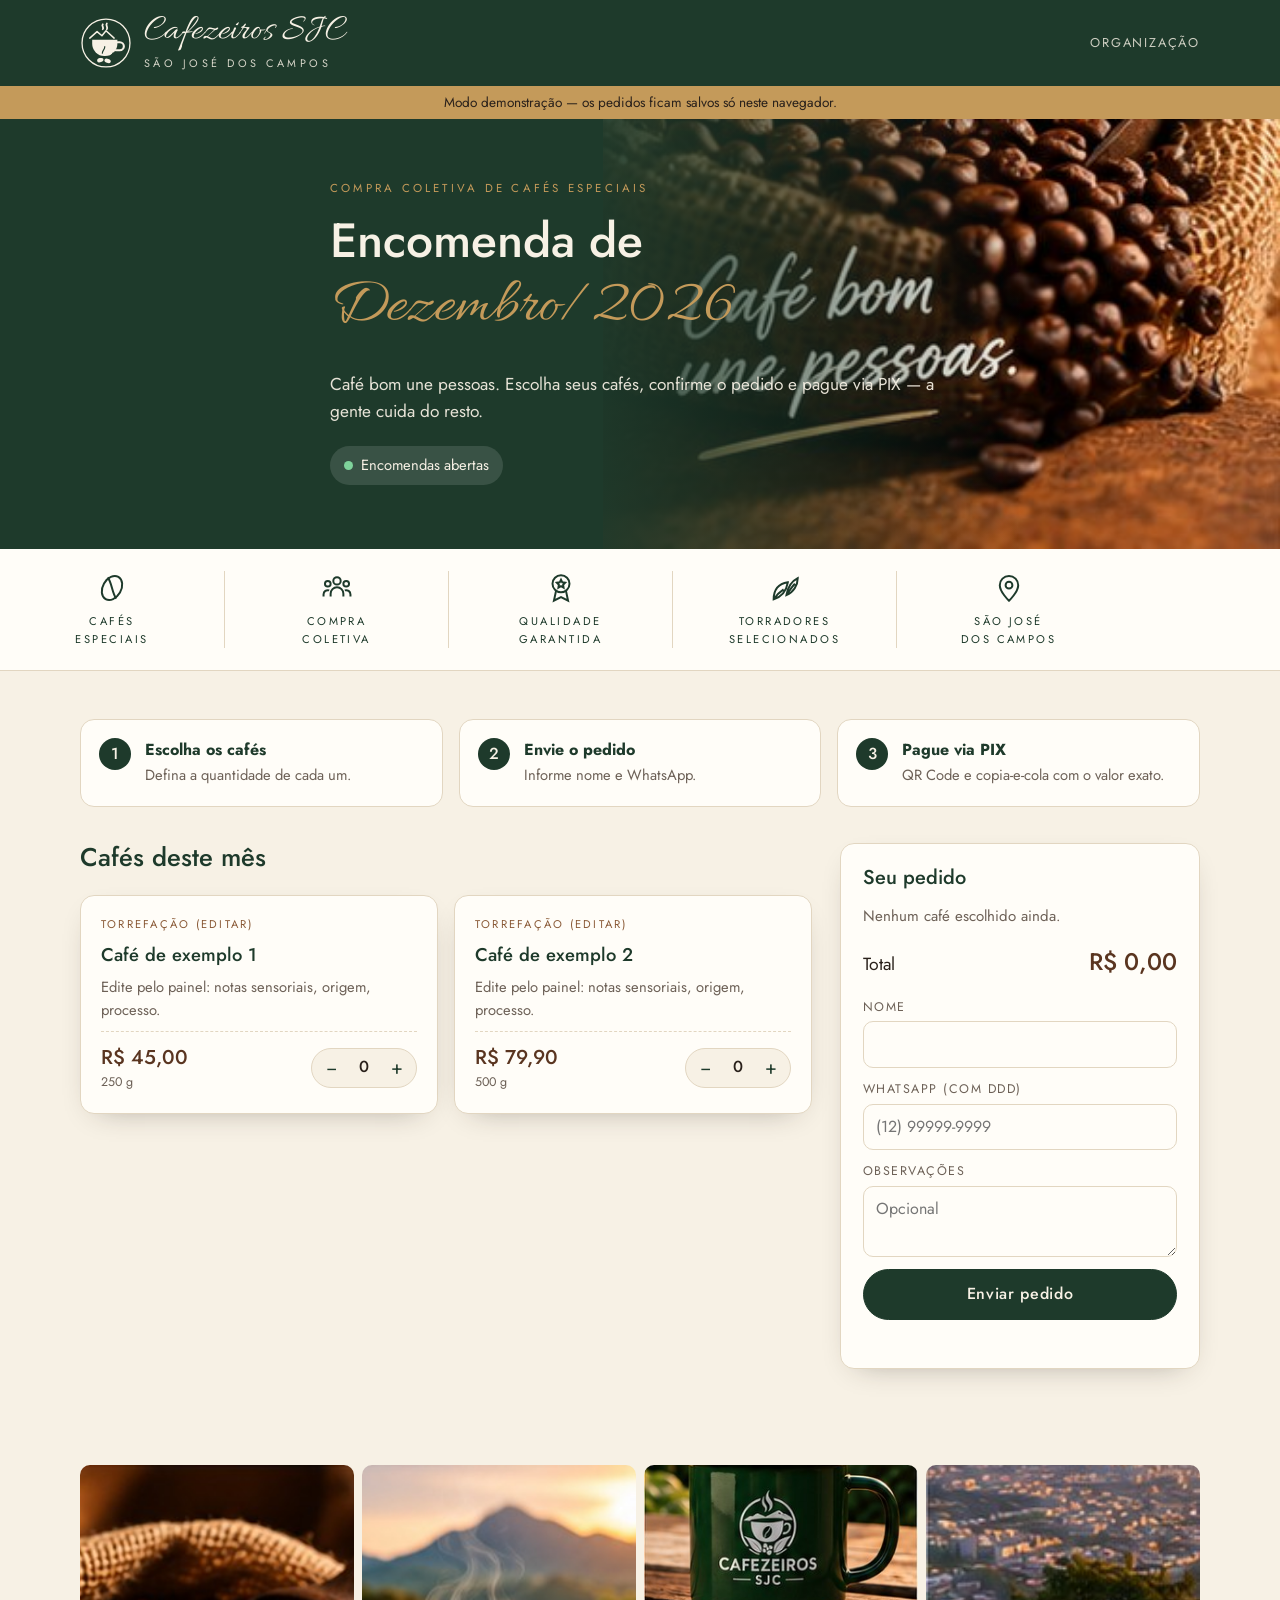
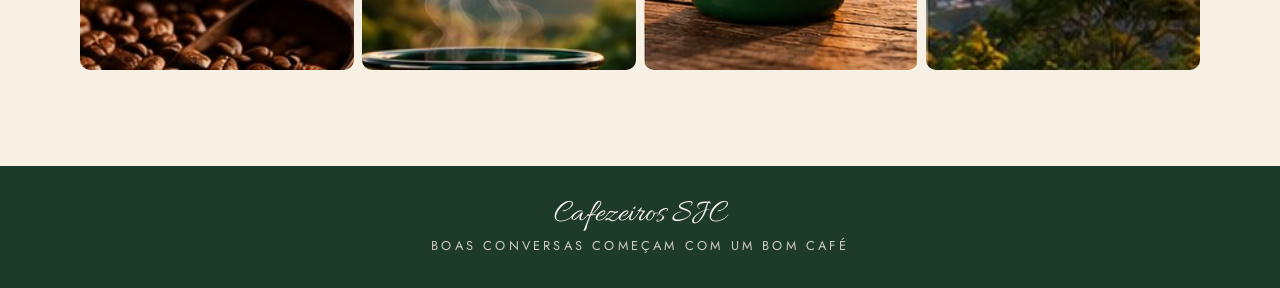
==== index.html @ 2ccd3b15 "Site de encomendas mensais com PIX, painel e relatórios Página pública de encomenda com catálogo, ca" ====
<!doctype html>
<html lang="pt-BR">
<head>
  <meta charset="utf-8">
  <meta name="viewport" content="width=device-width, initial-scale=1">
  <title>Encomendas · Cafezeiros SJC</title>
  <meta name="description" content="Compra coletiva mensal de cafés especiais do grupo Cafezeiros SJC — São José dos Campos.">
  <meta name="theme-color" content="#1e3a2b">
  <link rel="icon" href="assets/logo.svg" type="image/svg+xml">
  <link rel="preconnect" href="https://fonts.googleapis.com">
  <link rel="preconnect" href="https://fonts.gstatic.com" crossorigin>
  <link href="https://fonts.googleapis.com/css2?family=Allura&family=Jost:wght@400;500;600&display=swap" rel="stylesheet">
  <link rel="stylesheet" href="css/style.css">
</head>
<body>
  <header class="topo">
    <div class="container topo__barra">
      <a class="marca" href="./">
        <img class="marca__logo" src="assets/logo.svg" alt="">
        <span><span class="marca__nome">Cafezeiros SJC</span><span class="marca__local">São José dos Campos</span></span>
      </a>
      <a class="topo__link" href="admin.html">Organização</a>
    </div>
  </header>
  <div id="faixa-demo" class="faixa-demo oculto">Modo demonstração — os pedidos ficam salvos só neste navegador.</div>

  <section class="hero">
    <div class="container hero__conteudo">
      <span class="hero__selo">Compra coletiva de cafés especiais</span>
      <h1>Encomenda de <em id="rodada-titulo">…</em></h1>
      <p>Café bom une pessoas. Escolha seus cafés, confirme o pedido e pague via PIX — a gente cuida do resto.</p>
      <span id="estado" class="estado">Carregando…</span>
    </div>
  </section>

  <nav class="icones" aria-label="Sobre o grupo">
    <ul class="container">
      <li><svg viewBox="0 0 24 24" fill="none" stroke-width="1.4"><ellipse cx="12" cy="12" rx="6.5" ry="9" transform="rotate(30 12 12)"/><path d="M9 4.5c3 4 3 11 6 15"/></svg>Cafés<br>especiais</li>
      <li><svg viewBox="0 0 24 24" fill="none" stroke-width="1.4"><circle cx="12" cy="7" r="2.6"/><circle cx="5.5" cy="9" r="2"/><circle cx="18.5" cy="9" r="2"/><path d="M7.5 18v-2a4.5 4.5 0 0 1 9 0v2M2.5 18v-1.5a3 3 0 0 1 4-2.8M21.5 18v-1.5a3 3 0 0 0-4-2.8"/></svg>Compra<br>coletiva</li>
      <li><svg viewBox="0 0 24 24" fill="none" stroke-width="1.4"><circle cx="12" cy="9" r="6"/><path d="M12 6.2l.9 1.8 2 .3-1.4 1.4.3 2-1.8-1-1.8 1 .3-2-1.4-1.4 2-.3z"/><path d="M8.5 14l-1.5 7 5-2.5 5 2.5-1.5-7"/></svg>Qualidade<br>garantida</li>
      <li><svg viewBox="0 0 24 24" fill="none" stroke-width="1.4"><path d="M4 20c0-7 4-11 10-12-1 6-4 10-10 12zM4 20c2-3 4-5 7-7"/><path d="M13 17c1-6 4-10 8-12 0 5-3 10-8 12zM13 17c2-3 4-6 6-8"/></svg>Torradores<br>selecionados</li>
      <li><svg viewBox="0 0 24 24" fill="none" stroke-width="1.4"><path d="M12 21s-6.5-6.2-6.5-11a6.5 6.5 0 0 1 13 0c0 4.8-6.5 11-6.5 11z"/><circle cx="12" cy="10" r="2.4"/></svg>São José<br>dos Campos</li>
    </ul>
  </nav>

  <main class="container">
    <section id="tela-loja" class="secao">
      <div class="passos">
        <div class="passo"><strong>Escolha os cafés</strong><span>Defina a quantidade de cada um.</span></div>
        <div class="passo"><strong>Envie o pedido</strong><span>Informe nome e WhatsApp.</span></div>
        <div class="passo"><strong>Pague via PIX</strong><span>QR Code e copia-e-cola com o valor exato.</span></div>
      </div>

      <div id="aviso" class="aviso oculto"></div>

      <div class="loja">
        <div>
          <div class="secao__titulo">
            <h2>Cafés deste mês</h2>
            <p id="prazo"></p>
          </div>
          <div id="cafes" class="cafes"><p class="carregando">Carregando cafés…</p></div>
        </div>

        <aside class="carrinho" aria-labelledby="titulo-carrinho">
          <h2 id="titulo-carrinho">Seu pedido</h2>
          <ul id="carrinho-itens" class="carrinho__itens"></ul>
          <p id="carrinho-vazio" class="carrinho__vazio">Nenhum café escolhido ainda.</p>
          <div class="carrinho__total"><span>Total</span><strong id="carrinho-total">R$ 0,00</strong></div>

          <form id="form-pedido" novalidate>
            <div class="campo">
              <label for="nome">Nome</label>
              <input id="nome" name="nome" autocomplete="name" required maxlength="80">
            </div>
            <div class="campo">
              <label for="telefone">WhatsApp (com DDD)</label>
              <input id="telefone" name="telefone" type="tel" inputmode="tel" autocomplete="tel" placeholder="(12) 99999-9999" required>
            </div>
            <div class="campo">
              <label for="observacoes">Observações</label>
              <textarea id="observacoes" name="observacoes" maxlength="500" placeholder="Opcional"></textarea>
            </div>
            <button id="enviar" class="botao botao--largo" type="submit">Enviar pedido</button>
            <p id="erro" class="erro" role="alert"></p>
          </form>
        </aside>
      </div>
    </section>

    <section id="tela-confirmacao" class="secao oculto" aria-live="polite">
      <div class="confirmacao">
        <div class="confirmacao__topo">
          <h2>Pedido recebido! ☕</h2>
          <p>Pedido <strong id="conf-id"></strong> · <span id="conf-rodada"></span></p>
        </div>
        <div class="confirmacao__corpo">
          <div>
            <h3>Resumo</h3>
            <div class="tabela-wrap">
              <table>
                <thead><tr><th>Café</th><th class="num">Qtd</th><th class="num">Preço</th><th class="num">Subtotal</th></tr></thead>
                <tbody id="conf-itens"></tbody>
                <tfoot><tr><td colspan="3">Total</td><td class="num" id="conf-total"></td></tr></tfoot>
              </table>
            </div>
            <p id="conf-nome" style="color:var(--texto-suave);font-size:.92rem"></p>
            <p>Depois de pagar, toque em <strong>“Já fiz o PIX”</strong> para avisar a organização. A confirmação final é feita por quem organiza, conferindo o extrato.</p>
            <div style="display:flex;gap:10px;flex-wrap:wrap">
              <button id="ja-paguei" class="botao" type="button">Já fiz o PIX</button>
              <a id="enviar-whats" class="botao botao--sec oculto" target="_blank" rel="noopener">Enviar comprovante no WhatsApp</a>
              <button id="novo-pedido" class="botao botao--sec" type="button">Fazer outro pedido</button>
            </div>
          </div>
          <div class="pix">
            <h3>Pague via PIX</h3>
            <div id="pix-qr" class="pix__qr"></div>
            <div class="pix__valor" id="pix-valor"></div>
            <div id="pix-dados" style="font-size:.85rem;color:var(--texto-suave)"></div>
            <div class="copia">
              <input id="pix-copia" readonly aria-label="PIX copia e cola">
              <button id="copiar-pix" class="botao botao--peq" type="button">Copiar</button>
            </div>
            <p id="pix-sem-chave" class="erro oculto">A chave PIX ainda não foi cadastrada pela organização.</p>
          </div>
        </div>
      </div>
    </section>

    <section class="secao nao-imprimir" aria-label="Fotos">
      <div class="galeria">
        <img src="assets/saca.jpg" alt="Saca de grãos de café torrados" loading="lazy">
        <img src="assets/montanha.jpg" alt="Xícara fumegante diante das montanhas" loading="lazy">
        <img src="assets/caneca.jpg" alt="Caneca verde esmaltada dos Cafezeiros SJC" loading="lazy">
        <img src="assets/cidade.jpg" alt="Vista de São José dos Campos ao entardecer" loading="lazy">
      </div>
    </section>
  </main>

  <footer class="rodape">
    <span class="marca__nome">Cafezeiros SJC</span>
    <p>Boas conversas começam com um bom café</p>
  </footer>

  <script src="js/vendor/qrcode.min.js"></script>
  <script src="js/config.js"></script>
  <script src="js/util.js"></script>
  <script src="js/pix.js"></script>
  <script src="js/api.js"></script>
  <script src="js/app.js"></script>
</body>
</html>
---- css/style.css ----
/* Cafezeiros SJC — identidade: verde-caneca, creme, café e dourado */
:root {
  --verde: #1e3a2b;
  --verde-2: #2c5440;
  --verde-claro: #e3ebe2;
  --creme: #f7f1e5;
  --creme-2: #efe5d2;
  --cafe: #5a3520;
  --cafe-2: #8a5a37;
  --dourado: #c49a5a;
  --texto: #2a211b;
  --texto-suave: #6d6157;
  --branco: #fffdf8;
  --borda: #e2d6c1;
  --erro: #a33a2a;
  --ok: #2f6b45;
  --alerta: #a8741c;
  --raio: 14px;
  --sombra: 0 10px 30px -18px rgba(42, 33, 27, .45);
  --fonte: 'Jost', system-ui, -apple-system, 'Segoe UI', sans-serif;
  --fonte-script: 'Allura', 'Brush Script MT', cursive;
}

* { box-sizing: border-box; }
html { -webkit-text-size-adjust: 100%; }
body {
  margin: 0;
  font-family: var(--fonte);
  font-size: 16px;
  line-height: 1.55;
  color: var(--texto);
  background: var(--creme);
}
img { max-width: 100%; display: block; }
a { color: var(--verde-2); }
button, input, select, textarea { font: inherit; color: inherit; }
h1, h2, h3 { line-height: 1.2; margin: 0 0 .5em; }
.container { width: min(1120px, 100% - 32px); margin-inline: auto; }
.oculto { display: none !important; }
.sr { position: absolute; width: 1px; height: 1px; overflow: hidden; clip: rect(0 0 0 0); white-space: nowrap; }

/* ---------- Topo ---------- */
.topo { background: var(--verde); color: var(--creme); }
.topo__barra { display: flex; align-items: center; justify-content: space-between; gap: 16px; padding: 14px 0; }
.marca { display: flex; align-items: center; gap: 12px; color: inherit; text-decoration: none; }
.marca__logo { width: 52px; height: 52px; flex: none; }
.marca__nome { font-family: var(--fonte-script); font-size: 2.3rem; line-height: 1; }
.marca__local { display: block; font-size: .68rem; letter-spacing: .32em; text-transform: uppercase; opacity: .85; margin-top: 4px; }
.topo__link { color: var(--creme); font-size: .8rem; letter-spacing: .14em; text-transform: uppercase; text-decoration: none; opacity: .8; }
.topo__link:hover { opacity: 1; }

.faixa-demo { background: var(--dourado); color: var(--texto); font-size: .85rem; text-align: center; padding: 6px 16px; }

/* ---------- Destaque ---------- */
.hero { position: relative; color: var(--creme); background: var(--verde) url('../assets/cafe-bom-une-pessoas.jpg') right center / auto 100% no-repeat; }
.hero::before { content: ''; position: absolute; inset: 0; background: linear-gradient(90deg, var(--verde) 0%, var(--verde) 45%, rgba(30, 58, 43, .55) 62%, rgba(30, 58, 43, 0) 80%); }
.hero__conteudo { position: relative; padding: 56px 0 64px; max-width: 620px; }
.hero__selo { display: inline-block; font-size: .72rem; letter-spacing: .28em; text-transform: uppercase; color: var(--dourado); margin-bottom: 14px; }
.hero h1 { font-size: clamp(2rem, 5vw, 3rem); font-weight: 500; }
.hero h1 em { font-family: var(--fonte-script); font-style: normal; font-weight: 400; font-size: 1.35em; color: var(--dourado); }
.hero p { font-size: 1.08rem; opacity: .92; margin: 0 0 22px; }
.estado { display: inline-flex; align-items: center; gap: 8px; padding: 8px 14px; border-radius: 999px; background: rgba(255, 253, 248, .12); font-size: .92rem; }
.estado::before { content: ''; width: 9px; height: 9px; border-radius: 50%; background: #7fd39b; }
.estado--fechado::before { background: #e7907f; }

/* ---------- Faixa de ícones ---------- */
.icones { background: var(--branco); border-bottom: 1px solid var(--borda); }
.icones ul { list-style: none; margin: 0; padding: 22px 0; display: grid; grid-template-columns: repeat(5, 1fr); }
.icones li { display: flex; flex-direction: column; align-items: center; gap: 8px; text-align: center; font-size: .7rem; letter-spacing: .22em; text-transform: uppercase; color: var(--verde); padding: 0 8px; }
.icones li + li { border-left: 1px solid var(--borda); }
.icones svg { width: 34px; height: 34px; stroke: var(--verde); }

/* ---------- Seções ---------- */
.secao { padding: 48px 0; }
.secao__titulo { display: flex; align-items: baseline; justify-content: space-between; gap: 16px; flex-wrap: wrap; margin-bottom: 22px; }
.secao__titulo h2 { font-size: 1.6rem; font-weight: 500; color: var(--verde); margin: 0; }
.secao__titulo p { margin: 0; color: var(--texto-suave); }
.passos { display: grid; grid-template-columns: repeat(3, 1fr); gap: 16px; counter-reset: passo; margin-bottom: 36px; }
.passo { background: var(--branco); border: 1px solid var(--borda); border-radius: var(--raio); padding: 18px 18px 18px 64px; position: relative; }
.passo::before { counter-increment: passo; content: counter(passo); position: absolute; left: 18px; top: 18px; width: 32px; height: 32px; border-radius: 50%; background: var(--verde); color: var(--creme); display: grid; place-items: center; font-weight: 500; }
.passo strong { display: block; color: var(--verde); }
.passo span { color: var(--texto-suave); font-size: .92rem; }

.aviso { background: var(--creme-2); border-left: 4px solid var(--dourado); padding: 12px 16px; border-radius: 8px; margin-bottom: 22px; }

/* ---------- Loja ---------- */
.loja { display: grid; grid-template-columns: 1fr 360px; gap: 28px; align-items: start; }
.cafes { display: grid; grid-template-columns: repeat(auto-fill, minmax(250px, 1fr)); gap: 16px; }
.cafe { background: var(--branco); border: 1px solid var(--borda); border-radius: var(--raio); padding: 20px; display: flex; flex-direction: column; gap: 10px; box-shadow: var(--sombra); transition: border-color .15s; }
.cafe--selecionado { border-color: var(--verde-2); box-shadow: 0 0 0 2px var(--verde-claro), var(--sombra); }
.cafe__torra { font-size: .7rem; letter-spacing: .2em; text-transform: uppercase; color: var(--cafe-2); }
.cafe h3 { font-size: 1.15rem; font-weight: 500; margin: 0; color: var(--verde); }
.cafe__desc { font-size: .92rem; color: var(--texto-suave); margin: 0; flex: 1; }
.cafe__rodape { display: flex; align-items: center; justify-content: space-between; gap: 10px; padding-top: 10px; border-top: 1px dashed var(--borda); }
.cafe__preco { font-size: 1.25rem; font-weight: 500; color: var(--cafe); }
.cafe__peso { display: block; font-size: .78rem; color: var(--texto-suave); font-weight: 400; }

.qtd { display: inline-flex; align-items: center; border: 1px solid var(--borda); border-radius: 999px; overflow: hidden; background: var(--creme); }
.qtd button { width: 38px; height: 38px; border: 0; background: transparent; font-size: 1.2rem; cursor: pointer; color: var(--verde); }
.qtd button:hover { background: var(--creme-2); }
.qtd button:disabled { opacity: .35; cursor: default; }
.qtd output { min-width: 28px; text-align: center; font-weight: 500; }

.carrinho { position: sticky; top: 16px; background: var(--branco); border: 1px solid var(--borda); border-radius: var(--raio); padding: 22px; box-shadow: var(--sombra); }
.carrinho h2 { font-size: 1.25rem; font-weight: 500; color: var(--verde); }
.carrinho__itens { list-style: none; margin: 0 0 12px; padding: 0; font-size: .94rem; }
.carrinho__itens li { display: flex; justify-content: space-between; gap: 12px; padding: 6px 0; border-bottom: 1px dashed var(--borda); }
.carrinho__vazio { color: var(--texto-suave); font-size: .94rem; }
.carrinho__total { display: flex; justify-content: space-between; align-items: baseline; font-size: 1.1rem; margin: 12px 0 18px; }
.carrinho__total strong { font-size: 1.5rem; color: var(--cafe); font-weight: 500; }

/* ---------- Formulários ---------- */
.campo { display: flex; flex-direction: column; gap: 4px; margin-bottom: 12px; }
.campo label, .rotulo { font-size: .78rem; letter-spacing: .12em; text-transform: uppercase; color: var(--texto-suave); }
.campo input, .campo select, .campo textarea, .entrada {
  width: 100%; padding: 10px 12px; border: 1px solid var(--borda); border-radius: 10px; background: var(--branco);
}
.campo input:focus, .campo select:focus, .campo textarea:focus, .entrada:focus { outline: 2px solid var(--verde-2); outline-offset: 1px; border-color: transparent; }
.campo small { color: var(--texto-suave); font-size: .8rem; }
.campo--check { flex-direction: row; align-items: center; gap: 10px; }
.campo--check input { width: 20px; height: 20px; accent-color: var(--verde); }
textarea { resize: vertical; min-height: 64px; }

.botao { display: inline-flex; align-items: center; justify-content: center; gap: 8px; padding: 12px 20px; border-radius: 999px; border: 1px solid var(--verde); background: var(--verde); color: var(--creme); font-weight: 500; letter-spacing: .04em; cursor: pointer; text-decoration: none; transition: background .15s; }
.botao:hover { background: var(--verde-2); }
.botao:disabled { opacity: .55; cursor: progress; }
.botao--largo { width: 100%; }
.botao--sec { background: transparent; color: var(--verde); }
.botao--sec:hover { background: var(--verde-claro); }
.botao--peq { padding: 6px 12px; font-size: .85rem; }
.botao--perigo { border-color: var(--erro); color: var(--erro); background: transparent; }
.erro { color: var(--erro); font-size: .92rem; min-height: 1.2em; margin: 8px 0 0; }

/* ---------- Confirmação / PIX ---------- */
.confirmacao { max-width: 760px; margin-inline: auto; background: var(--branco); border: 1px solid var(--borda); border-radius: var(--raio); box-shadow: var(--sombra); overflow: hidden; }
.confirmacao__topo { background: var(--verde); color: var(--creme); padding: 26px 28px; }
.confirmacao__topo h2 { font-weight: 500; margin: 0 0 4px; }
.confirmacao__topo p { margin: 0; opacity: .85; }
.confirmacao__corpo { padding: 24px 28px 28px; display: grid; grid-template-columns: 1fr 240px; gap: 28px; }
.pix { text-align: center; }
.pix__qr { background: #fff; padding: 12px; border-radius: 12px; border: 1px solid var(--borda); display: inline-block; }
.pix__qr img, .pix__qr canvas { width: 200px; height: 200px; }
.pix__valor { font-size: 1.6rem; color: var(--cafe); font-weight: 500; margin: 10px 0 4px; }
.copia { display: flex; gap: 8px; margin-top: 8px; }
.copia input { flex: 1; min-width: 0; font-size: .8rem; padding: 8px 10px; border: 1px solid var(--borda); border-radius: 8px; background: var(--creme); }

/* ---------- Tabelas ---------- */
.tabela-wrap { overflow-x: auto; background: var(--branco); border: 1px solid var(--borda); border-radius: var(--raio); }
table { width: 100%; border-collapse: collapse; font-size: .92rem; }
th, td { padding: 10px 12px; text-align: left; border-bottom: 1px solid var(--borda); vertical-align: top; }
th { font-size: .72rem; letter-spacing: .14em; text-transform: uppercase; color: var(--texto-suave); font-weight: 500; background: var(--creme); white-space: nowrap; }
td.num, th.num { text-align: right; font-variant-numeric: tabular-nums; white-space: nowrap; }
tfoot td { font-weight: 600; background: var(--creme); border-bottom: 0; }
tbody tr:last-child td { border-bottom: 0; }

.selo { display: inline-block; padding: 2px 10px; border-radius: 999px; font-size: .78rem; white-space: nowrap; }
.selo--aguardando { background: #f6e7c8; color: #7a5410; }
.selo--informado { background: #dde8f3; color: #234e78; }
.selo--confirmado { background: #d9ecdf; color: var(--ok); }
.selo--cancelado { background: #f1dcd8; color: var(--erro); }

/* ---------- Galeria / rodapé ---------- */
.galeria { display: grid; grid-template-columns: repeat(4, 1fr); gap: 8px; }
.galeria img { width: 100%; aspect-ratio: 4 / 3; object-fit: cover; border-radius: 10px; }
.rodape { background: var(--verde); color: var(--creme); text-align: center; padding: 32px 0; margin-top: 48px; }
.rodape .marca__nome { font-size: 2rem; }
.rodape p { margin: 6px 0 0; font-size: .8rem; letter-spacing: .25em; text-transform: uppercase; opacity: .8; }

.toast { position: fixed; left: 50%; bottom: 24px; transform: translate(-50%, 140%); background: var(--verde); color: var(--creme); padding: 12px 20px; border-radius: 999px; box-shadow: var(--sombra); transition: transform .25s; z-index: 50; max-width: calc(100% - 32px); }
.toast--erro { background: var(--erro); }
.toast--visivel { transform: translate(-50%, 0); }

.carregando { padding: 40px; text-align: center; color: var(--texto-suave); }

/* ---------- Responsivo ---------- */
@media (max-width: 900px) {
  .loja { grid-template-columns: 1fr; }
  .carrinho { position: static; }
  .confirmacao__corpo { grid-template-columns: 1fr; }
  .passos { grid-template-columns: 1fr; }
  .hero { background-size: cover; }
  .hero::before { background: rgba(30, 58, 43, .88); }
  .icones ul { grid-template-columns: repeat(3, 1fr); row-gap: 18px; }
  .icones li:nth-child(4) { border-left: 0; }
  .galeria { grid-template-columns: repeat(2, 1fr); }
}
@media (max-width: 520px) {
  .marca__nome { font-size: 1.9rem; }
  .marca__logo { width: 42px; height: 42px; }
  .icones ul { grid-template-columns: repeat(2, 1fr); }
  .icones li { border-left: 0 !important; }
  .confirmacao__corpo, .confirmacao__topo { padding-inline: 18px; }
}

@media print {
  .topo, .faixa-demo, .rodape, .nao-imprimir, .toast { display: none !important; }
  body { background: #fff; }
  .tabela-wrap { border: 0; overflow: visible; }
  th { background: #eee !important; -webkit-print-color-adjust: exact; print-color-adjust: exact; }
}
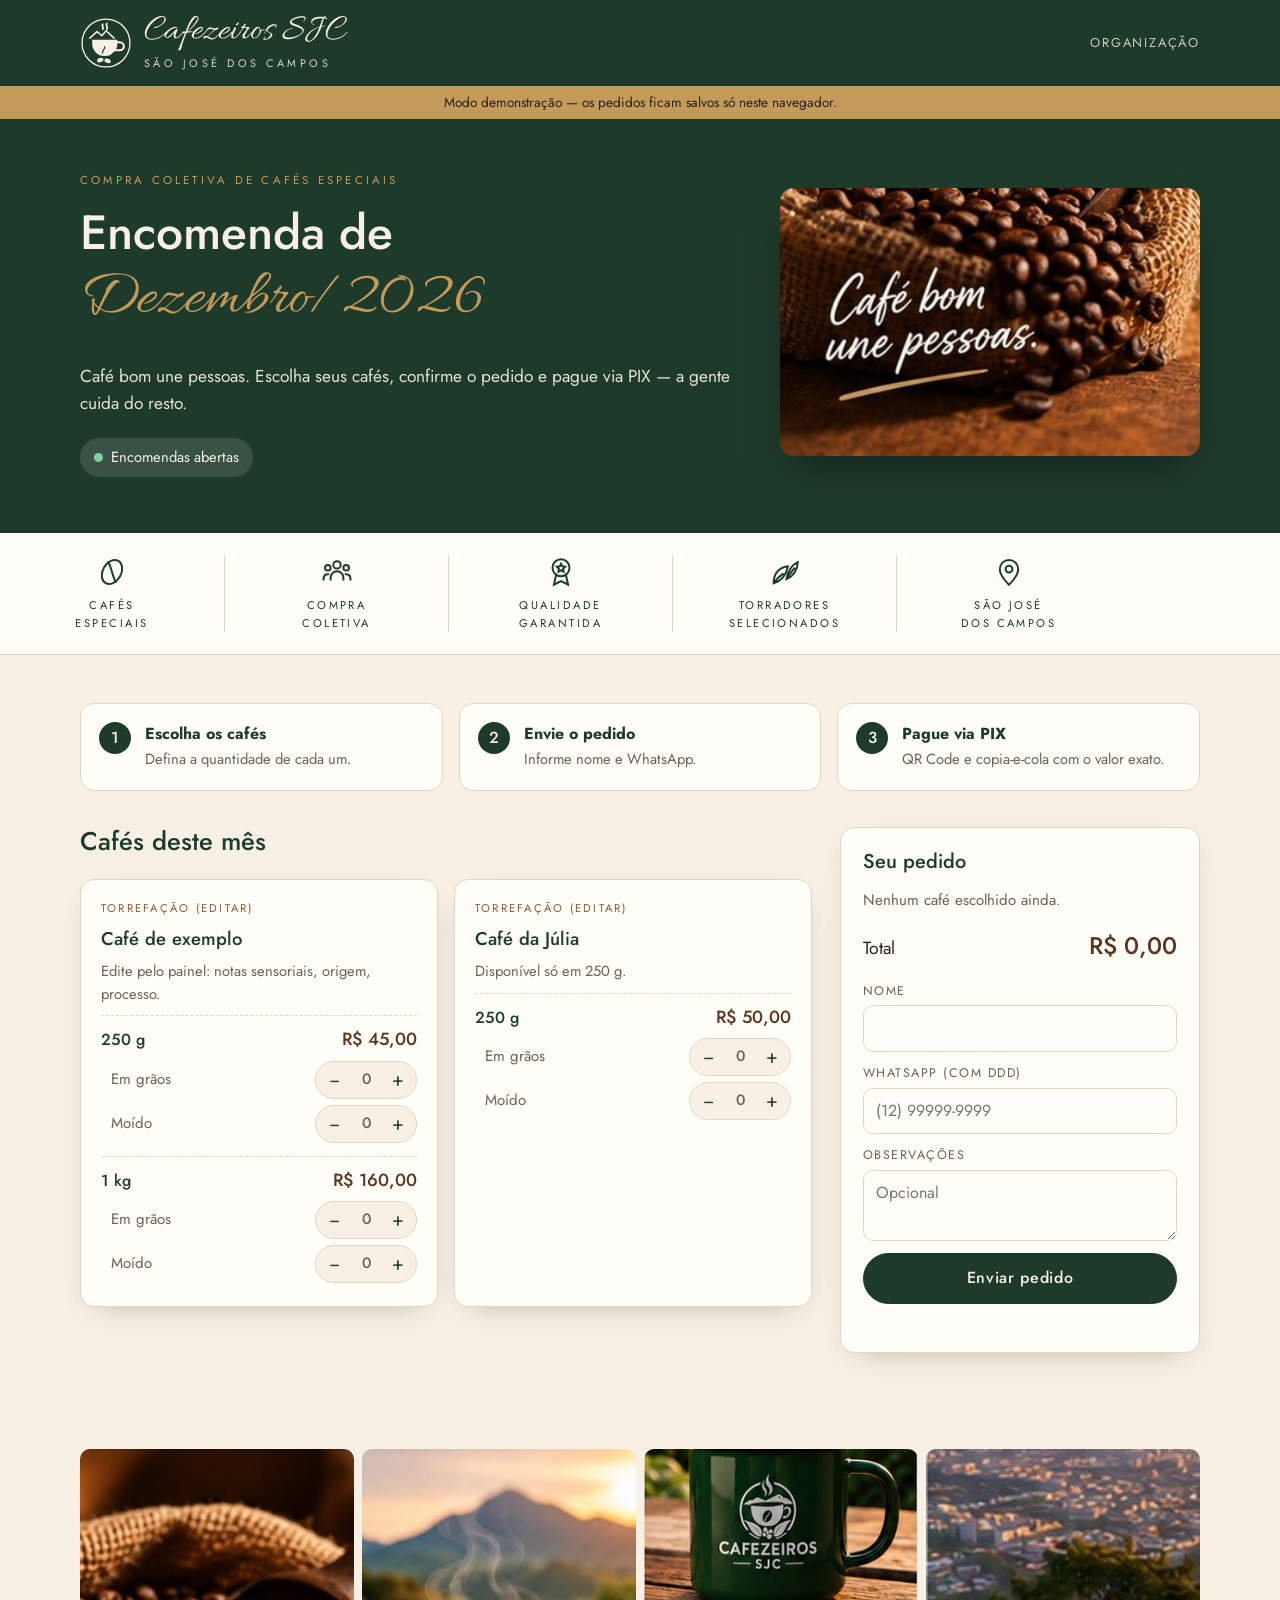
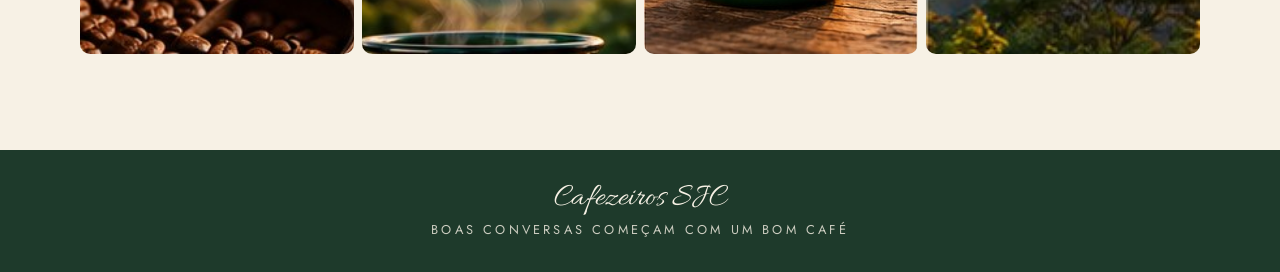
==== commit 8b139fd4: "Tamanhos com preço próprio e opções de moagem por café Cada café passa a ter uma lista de tamanhos (" ====
--- a/index.html
+++ b/index.html
@@ -25,11 +25,14 @@
   <div id="faixa-demo" class="faixa-demo oculto">Modo demonstração — os pedidos ficam salvos só neste navegador.</div>
 
   <section class="hero">
-    <div class="container hero__conteudo">
+    <div class="container hero__grade">
+    <div class="hero__conteudo">
       <span class="hero__selo">Compra coletiva de cafés especiais</span>
       <h1>Encomenda de <em id="rodada-titulo">…</em></h1>
       <p>Café bom une pessoas. Escolha seus cafés, confirme o pedido e pague via PIX — a gente cuida do resto.</p>
       <span id="estado" class="estado">Carregando…</span>
+    </div>
+    <img class="hero__foto" src="assets/cafe-bom-une-pessoas.jpg" alt="Saca de café com a frase “Café bom une pessoas.”">
     </div>
   </section>
 
--- a/css/style.css
+++ b/css/style.css
@@ -52,9 +52,10 @@
 .faixa-demo { background: var(--dourado); color: var(--texto); font-size: .85rem; text-align: center; padding: 6px 16px; }
 
 /* ---------- Destaque ---------- */
-.hero { position: relative; color: var(--creme); background: var(--verde) url('../assets/cafe-bom-une-pessoas.jpg') right center / auto 100% no-repeat; }
-.hero::before { content: ''; position: absolute; inset: 0; background: linear-gradient(90deg, var(--verde) 0%, var(--verde) 45%, rgba(30, 58, 43, .55) 62%, rgba(30, 58, 43, 0) 80%); }
-.hero__conteudo { position: relative; padding: 56px 0 64px; max-width: 620px; }
+.hero { color: var(--creme); background: var(--verde); }
+.hero__grade { display: grid; grid-template-columns: 1fr minmax(0, 420px); gap: 48px; align-items: center; padding: 48px 0 56px; }
+.hero__conteudo { min-width: 0; }
+.hero__foto { width: 100%; aspect-ratio: 352 / 224; object-fit: cover; border-radius: var(--raio); box-shadow: 0 20px 40px -20px rgba(0, 0, 0, .6); }
 .hero__selo { display: inline-block; font-size: .72rem; letter-spacing: .28em; text-transform: uppercase; color: var(--dourado); margin-bottom: 14px; }
 .hero h1 { font-size: clamp(2rem, 5vw, 3rem); font-weight: 500; }
 .hero h1 em { font-family: var(--fonte-script); font-style: normal; font-weight: 400; font-size: 1.35em; color: var(--dourado); }
@@ -90,13 +91,20 @@
 .cafe--selecionado { border-color: var(--verde-2); box-shadow: 0 0 0 2px var(--verde-claro), var(--sombra); }
 .cafe__torra { font-size: .7rem; letter-spacing: .2em; text-transform: uppercase; color: var(--cafe-2); }
 .cafe h3 { font-size: 1.15rem; font-weight: 500; margin: 0; color: var(--verde); }
-.cafe__desc { font-size: .92rem; color: var(--texto-suave); margin: 0; flex: 1; }
+.cafe__desc { font-size: .92rem; color: var(--texto-suave); margin: 0; }
+.opcao { border-top: 1px dashed var(--borda); padding-top: 10px; }
+.opcao__cab { display: flex; justify-content: space-between; align-items: baseline; margin-bottom: 4px; }
+.opcao__cab span { font-weight: 500; color: var(--verde); }
+.opcao__cab strong { font-weight: 500; color: var(--cafe); font-size: 1.1rem; }
+.opcao__linha { display: flex; justify-content: space-between; align-items: center; gap: 10px; padding: 3px 0 3px 10px; border-radius: 8px; font-size: .94rem; color: var(--texto-suave); }
+.opcao__linha--ativa { background: var(--verde-claro); color: var(--verde); }
+.suave { color: var(--texto-suave); font-size: .82rem; }
 .cafe__rodape { display: flex; align-items: center; justify-content: space-between; gap: 10px; padding-top: 10px; border-top: 1px dashed var(--borda); }
 .cafe__preco { font-size: 1.25rem; font-weight: 500; color: var(--cafe); }
 .cafe__peso { display: block; font-size: .78rem; color: var(--texto-suave); font-weight: 400; }
 
 .qtd { display: inline-flex; align-items: center; border: 1px solid var(--borda); border-radius: 999px; overflow: hidden; background: var(--creme); }
-.qtd button { width: 38px; height: 38px; border: 0; background: transparent; font-size: 1.2rem; cursor: pointer; color: var(--verde); }
+.qtd button { width: 36px; height: 36px; border: 0; background: transparent; font-size: 1.2rem; cursor: pointer; color: var(--verde); }
 .qtd button:hover { background: var(--creme-2); }
 .qtd button:disabled { opacity: .35; cursor: default; }
 .qtd output { min-width: 28px; text-align: center; font-weight: 500; }
@@ -178,8 +186,8 @@
   .carrinho { position: static; }
   .confirmacao__corpo { grid-template-columns: 1fr; }
   .passos { grid-template-columns: 1fr; }
-  .hero { background-size: cover; }
-  .hero::before { background: rgba(30, 58, 43, .88); }
+  .hero__grade { grid-template-columns: 1fr; padding: 40px 0 44px; }
+  .hero__foto { display: none; }
   .icones ul { grid-template-columns: repeat(3, 1fr); row-gap: 18px; }
   .icones li:nth-child(4) { border-left: 0; }
   .galeria { grid-template-columns: repeat(2, 1fr); }
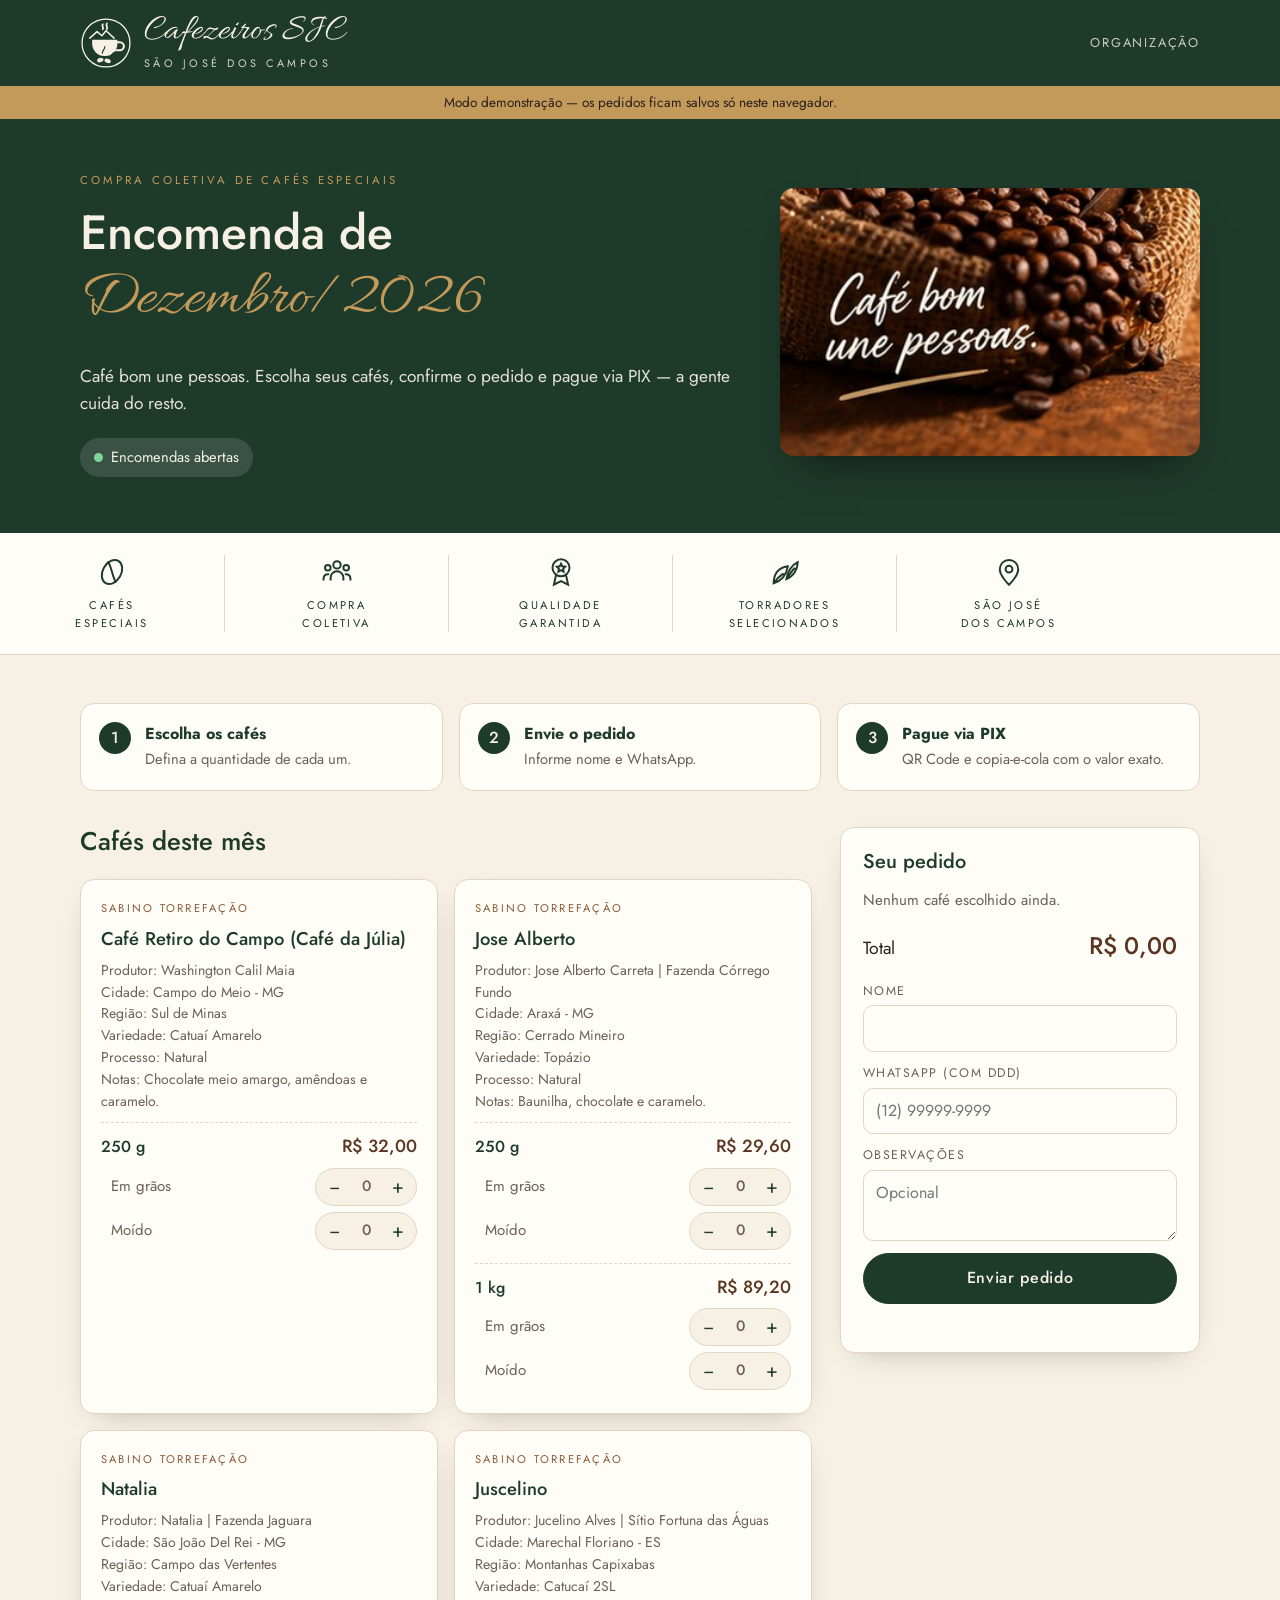
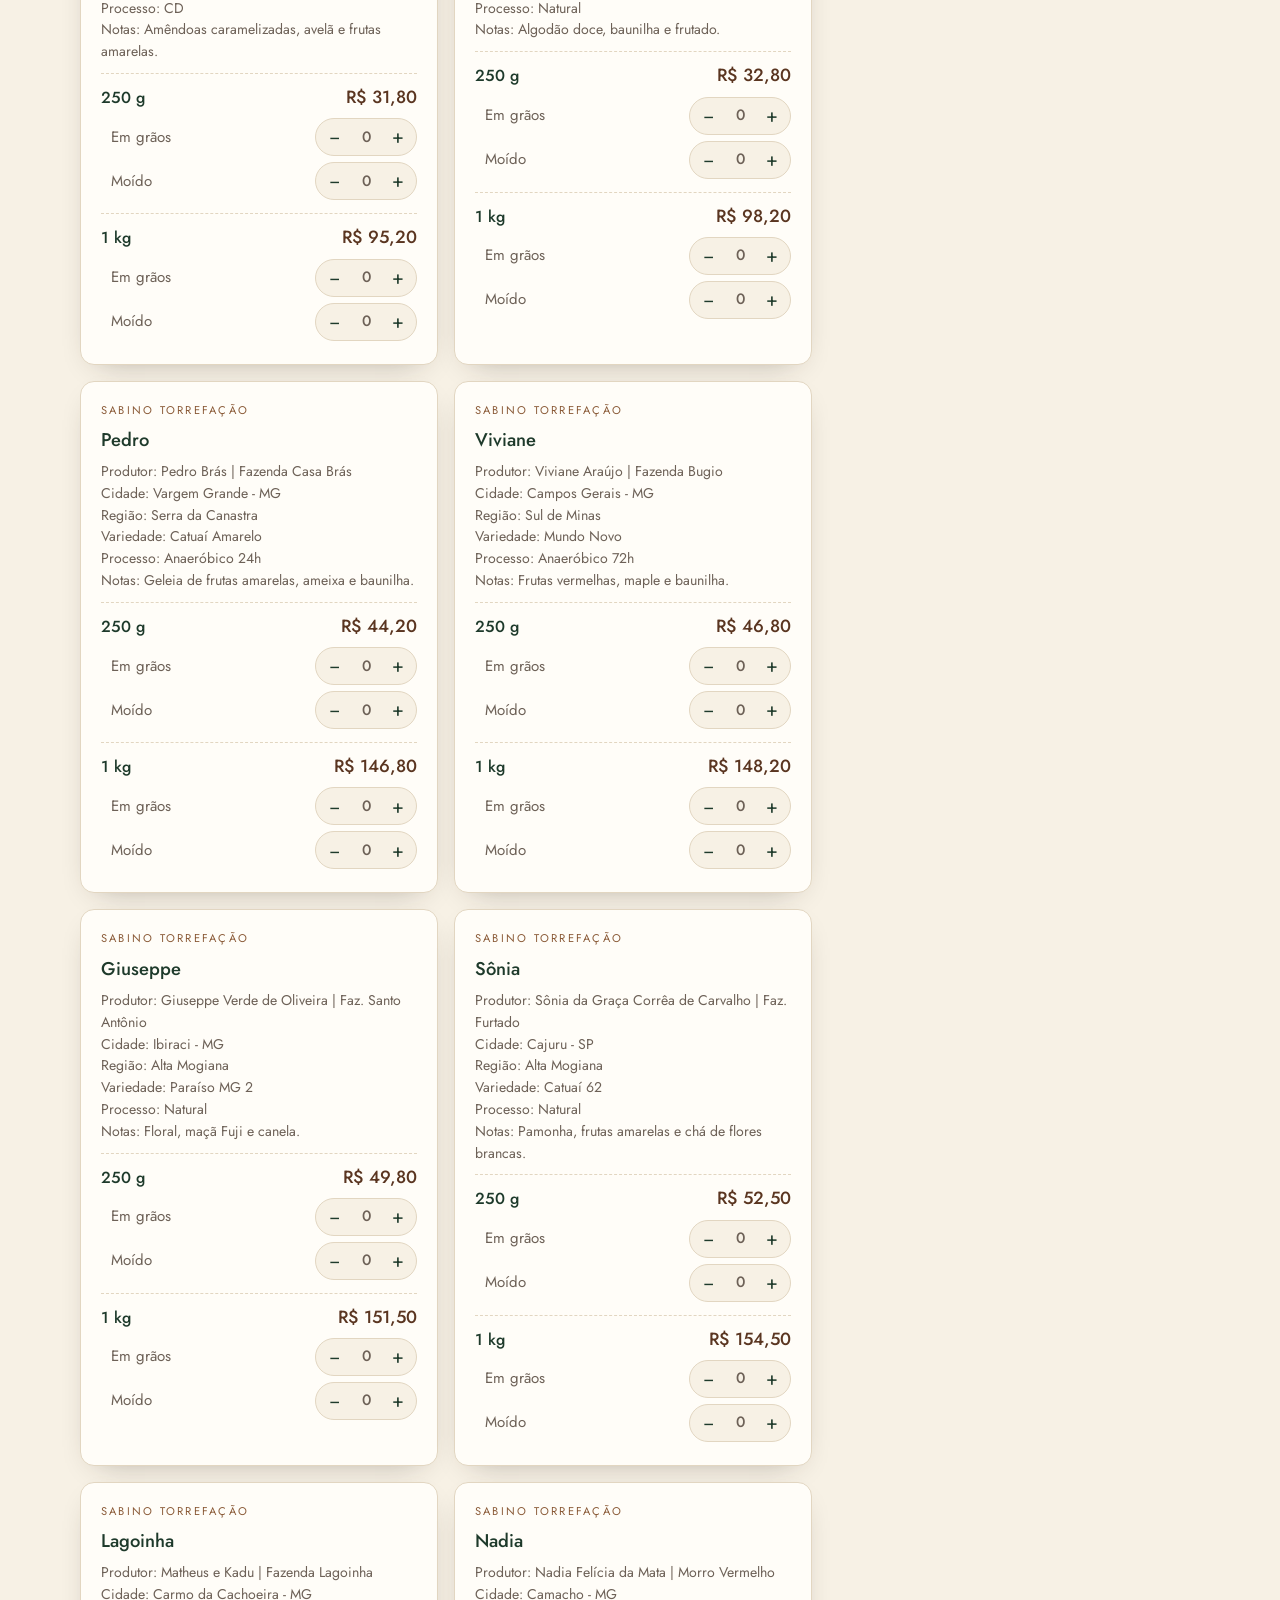
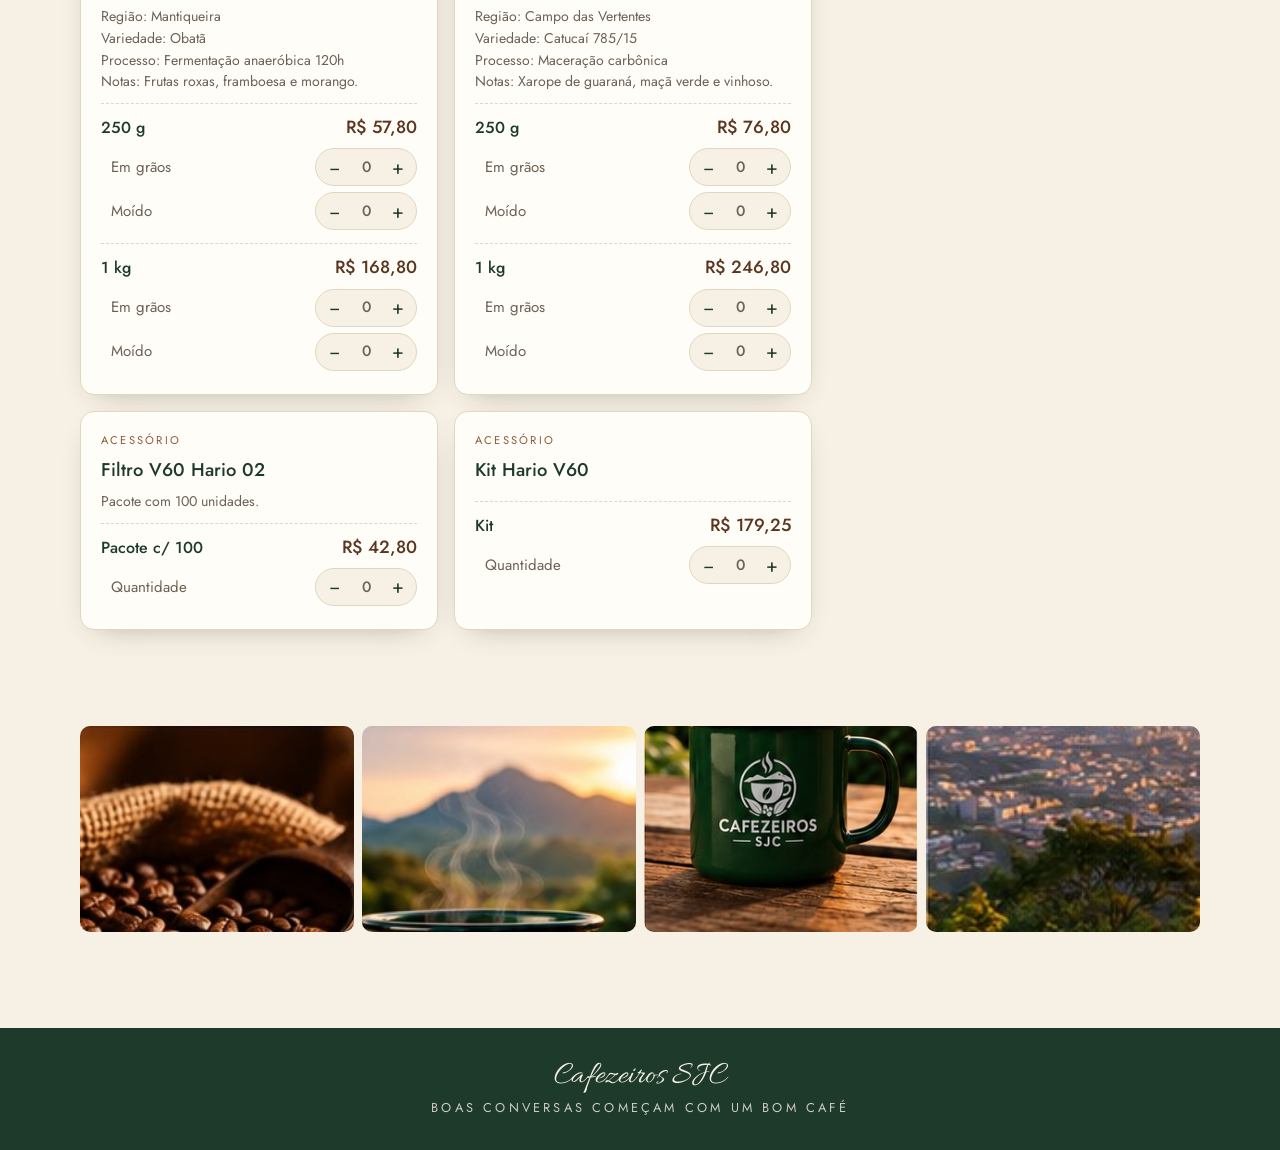
==== commit 92b5dcae: "Catálogo atual da Sabino Torrefação e produtos sem moagem Carrega como catálogo inicial os 10 cafés " ====
--- a/index.html
+++ b/index.html
@@ -149,6 +149,7 @@
   <script src="js/config.js"></script>
   <script src="js/util.js"></script>
   <script src="js/pix.js"></script>
+  <script src="js/catalogo-inicial.js"></script>
   <script src="js/api.js"></script>
   <script src="js/app.js"></script>
 </body>
--- a/css/style.css
+++ b/css/style.css
@@ -91,7 +91,7 @@
 .cafe--selecionado { border-color: var(--verde-2); box-shadow: 0 0 0 2px var(--verde-claro), var(--sombra); }
 .cafe__torra { font-size: .7rem; letter-spacing: .2em; text-transform: uppercase; color: var(--cafe-2); }
 .cafe h3 { font-size: 1.15rem; font-weight: 500; margin: 0; color: var(--verde); }
-.cafe__desc { font-size: .92rem; color: var(--texto-suave); margin: 0; }
+.cafe__desc { font-size: .88rem; color: var(--texto-suave); margin: 0; white-space: pre-line; }
 .opcao { border-top: 1px dashed var(--borda); padding-top: 10px; }
 .opcao__cab { display: flex; justify-content: space-between; align-items: baseline; margin-bottom: 4px; }
 .opcao__cab span { font-weight: 500; color: var(--verde); }
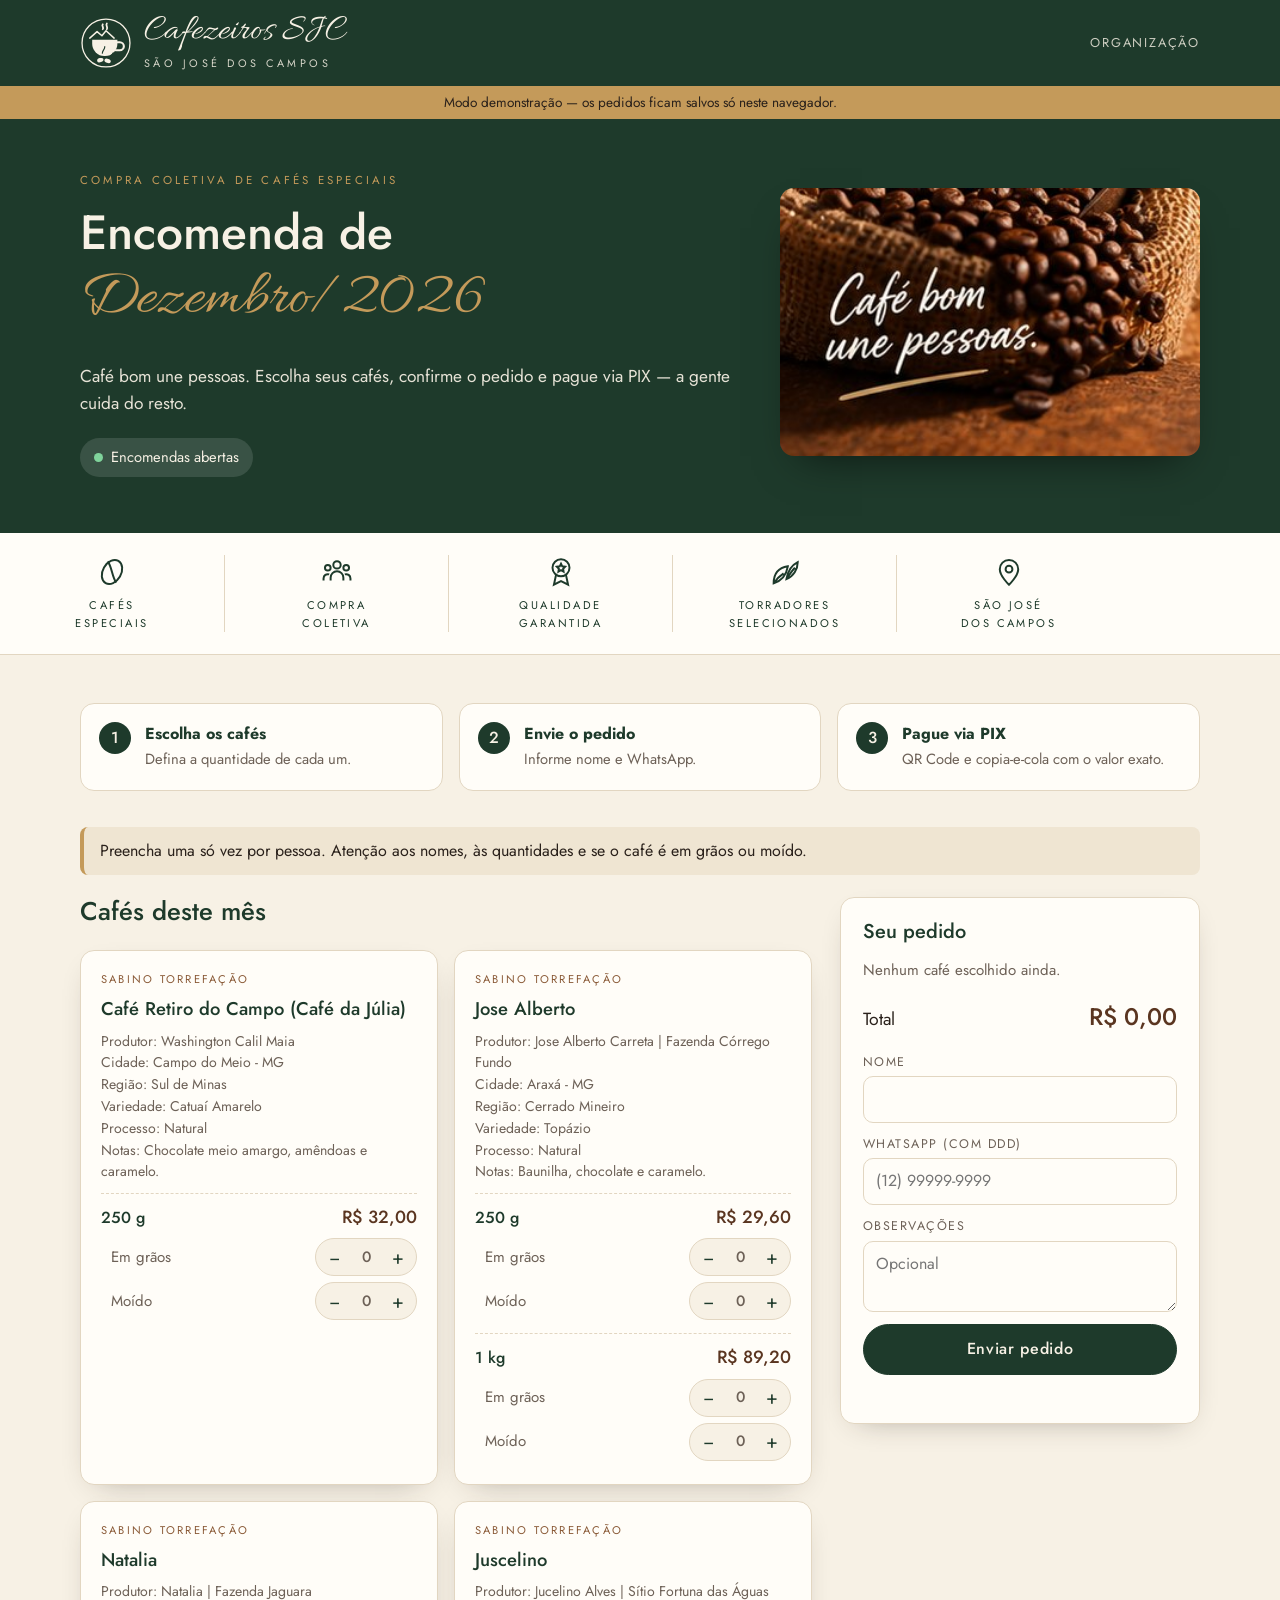
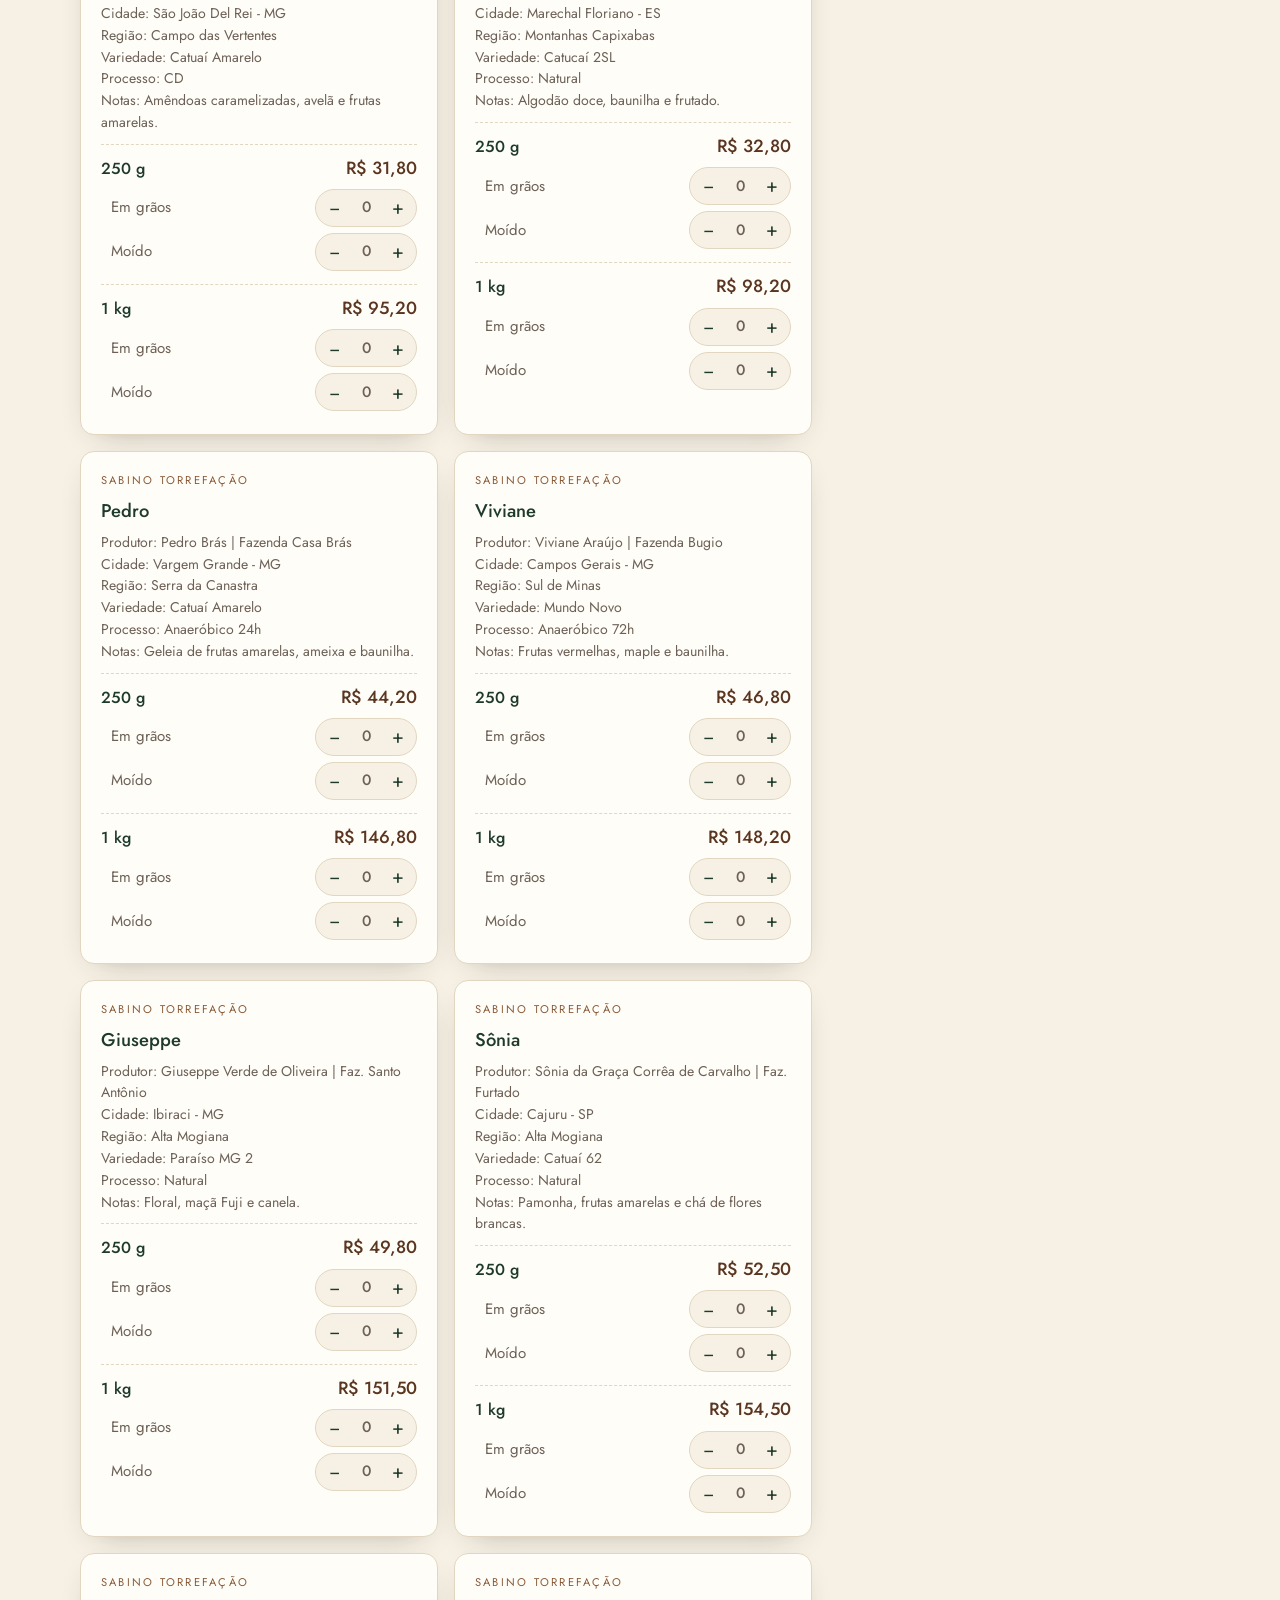
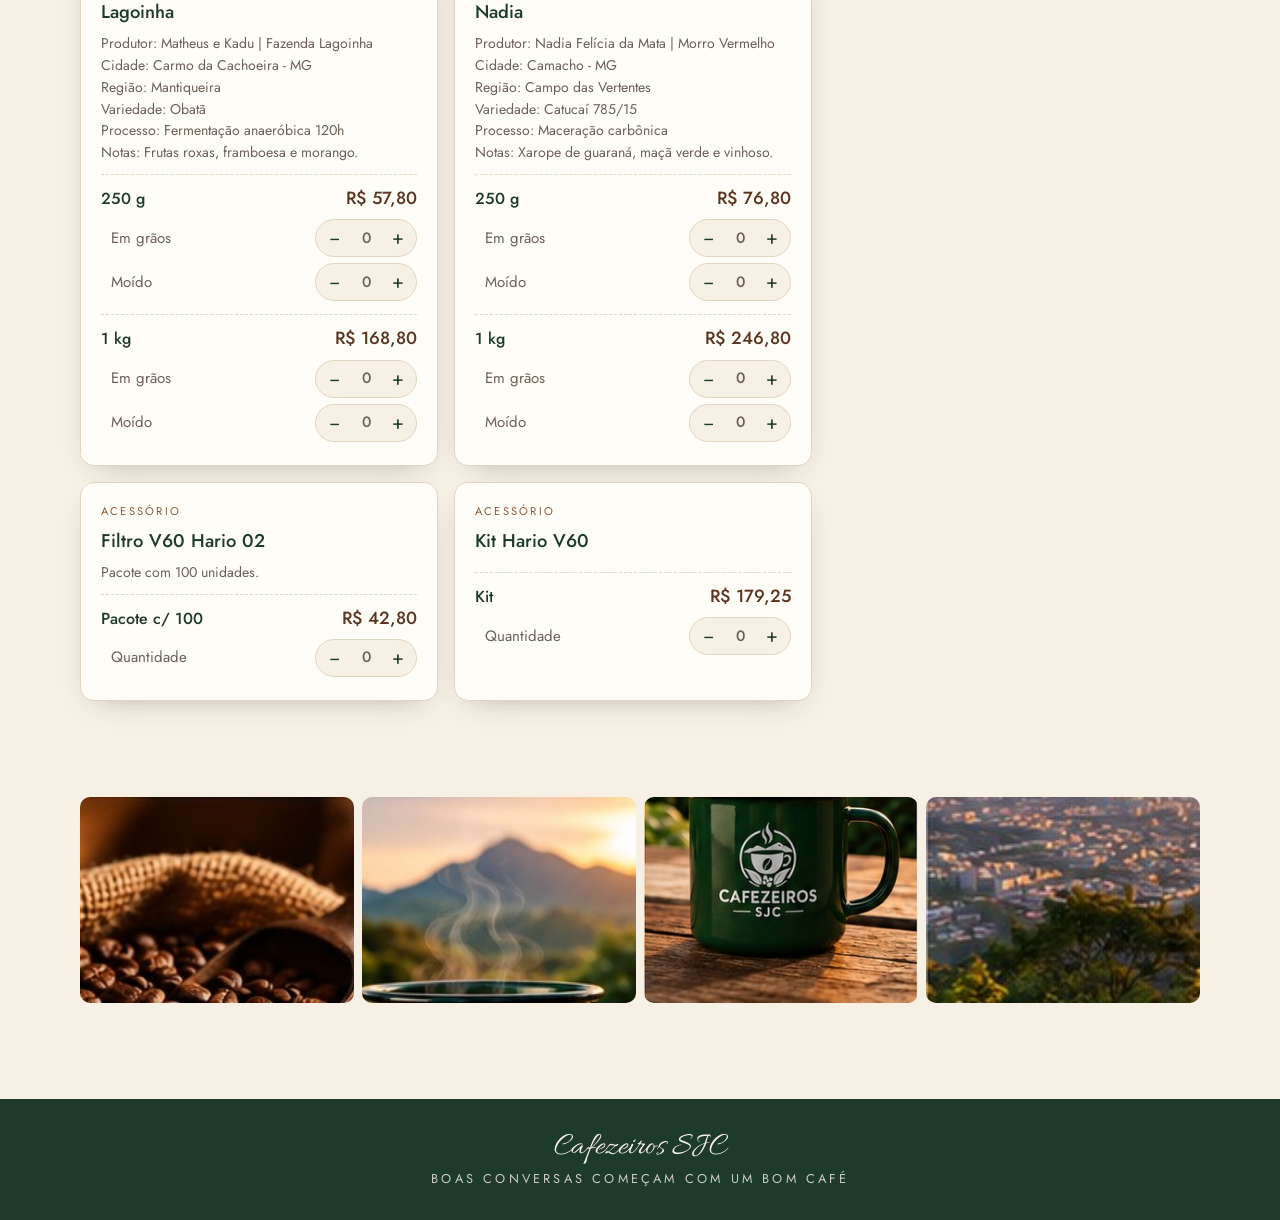
==== commit 846f373f: "Taxa de administração, frete por produto e aviso do grupo Cada pedido passa a somar 5% de taxa de ad" ====
--- a/index.html
+++ b/index.html
@@ -55,6 +55,10 @@
       </div>
 
       <div id="aviso" class="aviso oculto"></div>
+      <div id="grupo" class="aviso aviso--grupo oculto">
+        <span>Só faça o pedido se estiver no <strong>grupo do WhatsApp</strong> dos Cafezeiros SJC. Ainda não está?</span>
+        <a id="link-grupo" class="botao botao--peq" target="_blank" rel="noopener">Entrar no grupo</a>
+      </div>
 
       <div class="loja">
         <div>
@@ -69,6 +73,7 @@
           <h2 id="titulo-carrinho">Seu pedido</h2>
           <ul id="carrinho-itens" class="carrinho__itens"></ul>
           <p id="carrinho-vazio" class="carrinho__vazio">Nenhum café escolhido ainda.</p>
+          <dl id="carrinho-taxas" class="carrinho__taxas oculto"></dl>
           <div class="carrinho__total"><span>Total</span><strong id="carrinho-total">R$ 0,00</strong></div>
 
           <form id="form-pedido" novalidate>
@@ -104,7 +109,7 @@
               <table>
                 <thead><tr><th>Café</th><th class="num">Qtd</th><th class="num">Preço</th><th class="num">Subtotal</th></tr></thead>
                 <tbody id="conf-itens"></tbody>
-                <tfoot><tr><td colspan="3">Total</td><td class="num" id="conf-total"></td></tr></tfoot>
+                <tfoot id="conf-rodape"></tfoot>
               </table>
             </div>
             <p id="conf-nome" style="color:var(--texto-suave);font-size:.92rem"></p>
--- a/css/style.css
+++ b/css/style.css
@@ -82,6 +82,7 @@
 .passo strong { display: block; color: var(--verde); }
 .passo span { color: var(--texto-suave); font-size: .92rem; }
 
+.aviso.aviso--grupo { display: flex; align-items: center; justify-content: space-between; gap: 12px; flex-wrap: wrap; border-left-color: #25a35a; }
 .aviso { background: var(--creme-2); border-left: 4px solid var(--dourado); padding: 12px 16px; border-radius: 8px; margin-bottom: 22px; }
 
 /* ---------- Loja ---------- */
@@ -114,6 +115,9 @@
 .carrinho__itens { list-style: none; margin: 0 0 12px; padding: 0; font-size: .94rem; }
 .carrinho__itens li { display: flex; justify-content: space-between; gap: 12px; padding: 6px 0; border-bottom: 1px dashed var(--borda); }
 .carrinho__vazio { color: var(--texto-suave); font-size: .94rem; }
+.carrinho__taxas { margin: 10px 0 0; font-size: .9rem; color: var(--texto-suave); }
+.carrinho__taxas div { display: flex; justify-content: space-between; gap: 12px; padding: 2px 0; }
+.carrinho__taxas dd { margin: 0; font-variant-numeric: tabular-nums; }
 .carrinho__total { display: flex; justify-content: space-between; align-items: baseline; font-size: 1.1rem; margin: 12px 0 18px; }
 .carrinho__total strong { font-size: 1.5rem; color: var(--cafe); font-weight: 500; }
 
@@ -158,6 +162,7 @@
 th, td { padding: 10px 12px; text-align: left; border-bottom: 1px solid var(--borda); vertical-align: top; }
 th { font-size: .72rem; letter-spacing: .14em; text-transform: uppercase; color: var(--texto-suave); font-weight: 500; background: var(--creme); white-space: nowrap; }
 td.num, th.num { text-align: right; font-variant-numeric: tabular-nums; white-space: nowrap; }
+tfoot tr.rodape-parcial td { font-weight: 400; color: var(--texto-suave); }
 tfoot td { font-weight: 600; background: var(--creme); border-bottom: 0; }
 tbody tr:last-child td { border-bottom: 0; }
 
